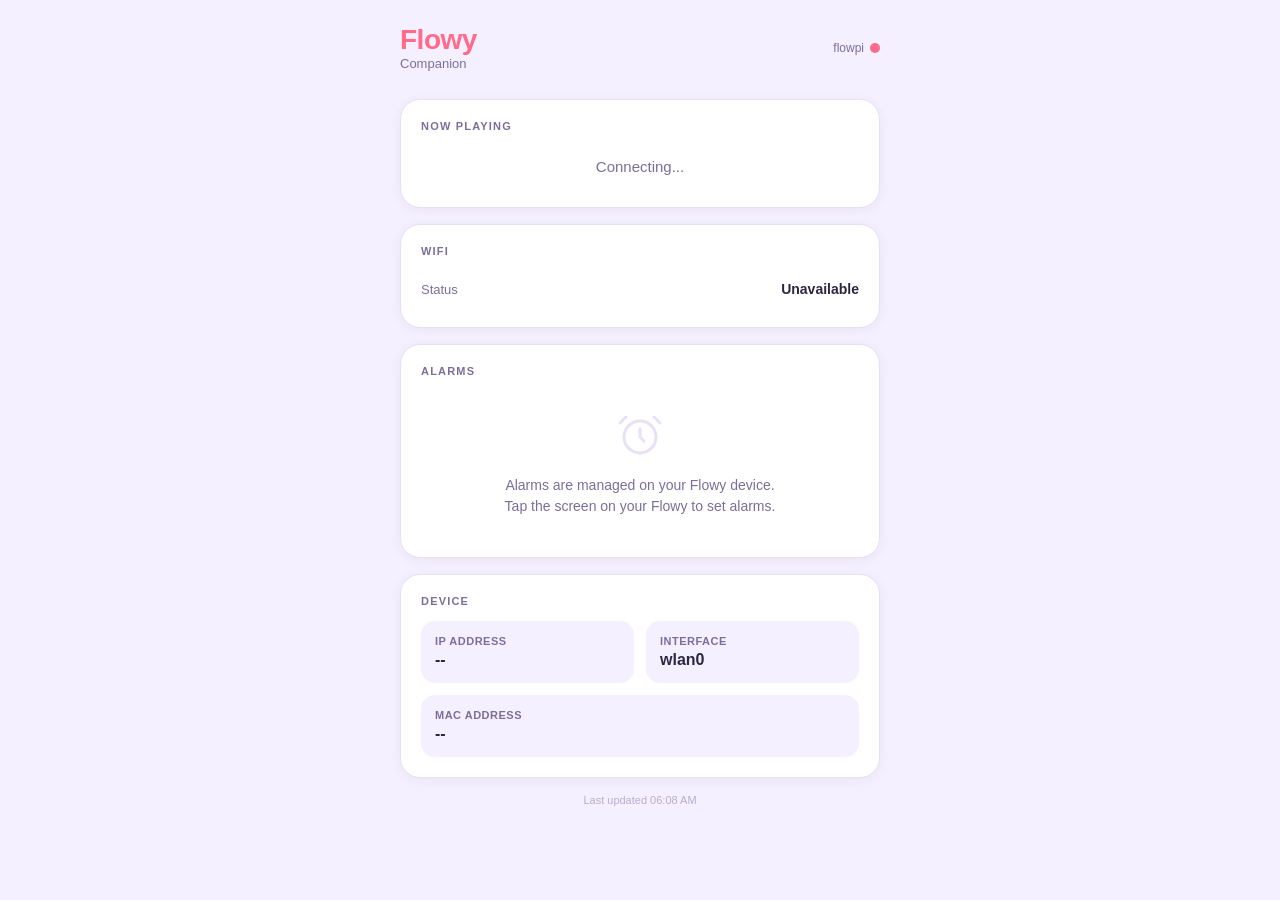
==== rpi-image-gen/webkiosk/flowy-server/api/static/companion/index.html @ ca0b2bbf "Add Companion PWA for remote device control from phone Self-contained mobile web app at /companion/ " ====
<!DOCTYPE html>
<html lang="en">
<head>
  <meta charset="UTF-8">
  <meta name="viewport" content="width=device-width, initial-scale=1.0, user-scalable=no">
  <meta name="apple-mobile-web-app-capable" content="yes">
  <meta name="apple-mobile-web-app-status-bar-style" content="default">
  <meta name="theme-color" content="#F5F0FF">
  <title>Flowy Companion</title>
  <link rel="manifest" href="/companion/manifest.json">
  <style>
    * { margin: 0; padding: 0; box-sizing: border-box; }

    body {
      font-family: -apple-system, BlinkMacSystemFont, 'Segoe UI', Roboto, sans-serif;
      background: #F5F0FF;
      color: #2D2640;
      min-height: 100vh;
      min-height: 100dvh;
      padding: 16px;
      -webkit-tap-highlight-color: transparent;
    }

    .container {
      max-width: 480px;
      margin: 0 auto;
      padding-bottom: 32px;
    }

    /* Header */
    .header {
      display: flex;
      align-items: center;
      justify-content: space-between;
      margin-bottom: 20px;
      padding: 8px 0;
    }

    .header-left {
      display: flex;
      align-items: center;
      gap: 10px;
    }

    .logo {
      font-size: 28px;
      font-weight: 800;
      color: #FF6B8A;
      letter-spacing: -0.5px;
    }

    .logo-sub {
      font-size: 13px;
      font-weight: 500;
      color: #7B6F99;
    }

    .status-dot {
      width: 10px;
      height: 10px;
      border-radius: 50%;
      background: #ccc;
      transition: background 0.3s;
    }

    .status-dot.online { background: #6DD4A8; }
    .status-dot.offline { background: #FF6B8A; }

    .device-status {
      display: flex;
      align-items: center;
      gap: 6px;
      font-size: 12px;
      color: #7B6F99;
      font-weight: 500;
    }

    /* Cards */
    .card {
      background: #FFFFFF;
      border-radius: 20px;
      padding: 20px;
      margin-bottom: 16px;
      box-shadow: 0 2px 12px rgba(45, 38, 64, 0.06);
      border: 1px solid #E8E0F5;
    }

    .card-title {
      font-size: 11px;
      font-weight: 700;
      text-transform: uppercase;
      letter-spacing: 1.2px;
      color: #7B6F99;
      margin-bottom: 14px;
    }

    /* Now Playing */
    .now-playing-content {
      display: flex;
      align-items: center;
      gap: 16px;
    }

    .album-art {
      width: 72px;
      height: 72px;
      border-radius: 14px;
      background: linear-gradient(135deg, #E8E0F5 0%, #F5F0FF 100%);
      display: flex;
      align-items: center;
      justify-content: center;
      flex-shrink: 0;
      overflow: hidden;
    }

    .album-art svg {
      width: 32px;
      height: 32px;
      opacity: 0.4;
    }

    .album-art img {
      width: 100%;
      height: 100%;
      object-fit: cover;
    }

    .track-info {
      flex: 1;
      min-width: 0;
    }

    .track-title {
      font-size: 16px;
      font-weight: 700;
      color: #2D2640;
      white-space: nowrap;
      overflow: hidden;
      text-overflow: ellipsis;
    }

    .track-artist {
      font-size: 13px;
      color: #7B6F99;
      margin-top: 2px;
      white-space: nowrap;
      overflow: hidden;
      text-overflow: ellipsis;
    }

    .track-idle {
      font-size: 15px;
      color: #7B6F99;
      text-align: center;
      padding: 12px 0;
    }

    .music-controls {
      display: flex;
      align-items: center;
      justify-content: center;
      gap: 8px;
      margin-top: 18px;
    }

    .ctrl-btn {
      width: 48px;
      height: 48px;
      border-radius: 50%;
      border: none;
      background: #F5F0FF;
      color: #2D2640;
      display: flex;
      align-items: center;
      justify-content: center;
      cursor: pointer;
      transition: all 0.15s;
      -webkit-tap-highlight-color: transparent;
    }

    .ctrl-btn:active {
      transform: scale(0.92);
      background: #E8E0F5;
    }

    .ctrl-btn svg {
      width: 22px;
      height: 22px;
    }

    .ctrl-btn.play-pause {
      width: 60px;
      height: 60px;
      background: #FF6B8A;
      color: #fff;
      box-shadow: 0 4px 16px rgba(255, 107, 138, 0.35);
    }

    .ctrl-btn.play-pause:active {
      background: #e8567a;
    }

    .ctrl-btn.play-pause svg {
      width: 26px;
      height: 26px;
    }

    .progress-bar {
      margin-top: 16px;
      height: 4px;
      background: #E8E0F5;
      border-radius: 2px;
      overflow: hidden;
    }

    .progress-fill {
      height: 100%;
      background: #FF6B8A;
      border-radius: 2px;
      transition: width 0.5s linear;
      width: 0%;
    }

    .progress-times {
      display: flex;
      justify-content: space-between;
      font-size: 11px;
      color: #7B6F99;
      margin-top: 4px;
    }

    /* WiFi Status */
    .wifi-row {
      display: flex;
      align-items: center;
      justify-content: space-between;
      padding: 10px 0;
    }

    .wifi-row + .wifi-row {
      border-top: 1px solid #F5F0FF;
    }

    .wifi-label {
      font-size: 13px;
      color: #7B6F99;
      font-weight: 500;
    }

    .wifi-value {
      font-size: 14px;
      font-weight: 600;
      color: #2D2640;
      text-align: right;
      max-width: 60%;
      white-space: nowrap;
      overflow: hidden;
      text-overflow: ellipsis;
    }

    .signal-bars {
      display: inline-flex;
      align-items: flex-end;
      gap: 2px;
      height: 16px;
      margin-left: 6px;
      vertical-align: middle;
    }

    .signal-bar {
      width: 4px;
      border-radius: 1px;
      background: #E8E0F5;
      transition: background 0.3s;
    }

    .signal-bar.active { background: #6DD4A8; }

    /* Device Info */
    .info-grid {
      display: grid;
      grid-template-columns: 1fr 1fr;
      gap: 12px;
    }

    .info-item {
      background: #F5F0FF;
      border-radius: 14px;
      padding: 14px;
    }

    .info-item.full-width {
      grid-column: 1 / -1;
    }

    .info-label {
      font-size: 11px;
      font-weight: 600;
      color: #7B6F99;
      text-transform: uppercase;
      letter-spacing: 0.5px;
    }

    .info-value {
      font-size: 16px;
      font-weight: 700;
      color: #2D2640;
      margin-top: 4px;
      word-break: break-all;
    }

    /* Alarms placeholder */
    .alarms-placeholder {
      text-align: center;
      padding: 20px 12px;
    }

    .alarms-placeholder svg {
      width: 48px;
      height: 48px;
      color: #E8E0F5;
      margin-bottom: 12px;
    }

    .alarms-placeholder p {
      font-size: 14px;
      color: #7B6F99;
      line-height: 1.5;
    }

    /* Refresh indicator */
    .refresh-pulse {
      display: inline-block;
      width: 6px;
      height: 6px;
      border-radius: 50%;
      background: #FF6B8A;
      margin-left: 8px;
      opacity: 0;
      transition: opacity 0.2s;
    }

    .refresh-pulse.active {
      opacity: 1;
      animation: pulse 0.6s ease-out;
    }

    @keyframes pulse {
      0% { transform: scale(1); opacity: 1; }
      100% { transform: scale(2); opacity: 0; }
    }

    /* Loading skeleton */
    .skeleton {
      background: linear-gradient(90deg, #E8E0F5 25%, #F5F0FF 50%, #E8E0F5 75%);
      background-size: 200% 100%;
      animation: shimmer 1.5s infinite;
      border-radius: 6px;
      height: 16px;
    }

    @keyframes shimmer {
      0% { background-position: 200% 0; }
      100% { background-position: -200% 0; }
    }

    /* Pull to refresh hint */
    .last-updated {
      text-align: center;
      font-size: 11px;
      color: #B8ADCC;
      margin-top: 8px;
    }
  </style>
</head>
<body>
  <div class="container">

    <!-- Header -->
    <div class="header">
      <div class="header-left">
        <div>
          <div class="logo">Flowy</div>
          <div class="logo-sub">Companion</div>
        </div>
      </div>
      <div class="device-status">
        <span id="device-name">flowpi</span>
        <span class="status-dot" id="status-dot"></span>
      </div>
    </div>

    <!-- Now Playing -->
    <div class="card" id="music-card">
      <div class="card-title">Now Playing <span class="refresh-pulse" id="music-pulse"></span></div>
      <div id="music-content">
        <div class="track-idle">Connecting...</div>
      </div>
    </div>

    <!-- WiFi Status -->
    <div class="card" id="wifi-card">
      <div class="card-title">WiFi <span class="refresh-pulse" id="wifi-pulse"></span></div>
      <div id="wifi-content">
        <div class="wifi-row">
          <span class="wifi-label">Network</span>
          <span class="wifi-value"><div class="skeleton" style="width:100px;display:inline-block"></div></span>
        </div>
      </div>
    </div>

    <!-- Alarms -->
    <div class="card" id="alarms-card">
      <div class="card-title">Alarms</div>
      <div class="alarms-placeholder">
        <svg viewBox="0 0 24 24" fill="none" stroke="currentColor" stroke-width="1.5" stroke-linecap="round" stroke-linejoin="round">
          <circle cx="12" cy="13" r="8"/>
          <path d="M12 9v4l2 2"/>
          <path d="M5 3L2 6"/>
          <path d="M22 6l-3-3"/>
        </svg>
        <p>Alarms are managed on your Flowy device.<br>Tap the screen on your Flowy to set alarms.</p>
      </div>
    </div>

    <!-- Device Info -->
    <div class="card" id="device-card">
      <div class="card-title">Device <span class="refresh-pulse" id="device-pulse"></span></div>
      <div class="info-grid" id="device-content">
        <div class="info-item">
          <div class="info-label">IP Address</div>
          <div class="info-value" id="device-ip">--</div>
        </div>
        <div class="info-item">
          <div class="info-label">Interface</div>
          <div class="info-value" id="device-iface">wlan0</div>
        </div>
        <div class="info-item full-width">
          <div class="info-label">MAC Address</div>
          <div class="info-value" id="device-mac">--</div>
        </div>
      </div>
    </div>

    <div class="last-updated" id="last-updated"></div>

  </div>

  <script>
    // State
    let musicState = { playing: false };
    let deviceOnline = false;

    // Helpers
    function $(id) { return document.getElementById(id); }

    function flashPulse(id) {
      const el = $(id);
      if (!el) return;
      el.classList.add('active');
      setTimeout(() => el.classList.remove('active'), 600);
    }

    function formatMs(ms) {
      if (!ms || ms <= 0) return '0:00';
      const s = Math.floor(ms / 1000);
      const m = Math.floor(s / 60);
      const sec = s % 60;
      return m + ':' + (sec < 10 ? '0' : '') + sec;
    }

    async function api(path) {
      try {
        const res = await fetch(path, { signal: AbortSignal.timeout(5000) });
        if (!res.ok) throw new Error(res.statusText);
        return await res.json();
      } catch (e) {
        return null;
      }
    }

    async function apiPost(path) {
      try {
        const res = await fetch(path, {
          method: 'POST',
          signal: AbortSignal.timeout(5000)
        });
        if (!res.ok) throw new Error(res.statusText);
        return await res.json();
      } catch (e) {
        return null;
      }
    }

    // --- Music ---
    function renderMusic(data) {
      const el = $('music-content');
      if (!data || (!data.playing && !data.track_id)) {
        el.innerHTML = `
          <div class="track-idle">
            <svg viewBox="0 0 24 24" fill="none" stroke="#B8ADCC" stroke-width="1.5" style="width:32px;height:32px;margin-bottom:8px;display:block;margin:0 auto 8px">
              <path d="M9 18V5l12-2v13"/>
              <circle cx="6" cy="18" r="3"/><circle cx="18" cy="16" r="3"/>
            </svg>
            No music playing
          </div>`;
        return;
      }

      const title = data.title || data.track_id || 'Unknown Track';
      const artist = data.artist || 'Spotify Connect';
      const progress = (data.duration_ms > 0) ? Math.min(100, (data.progress_ms / data.duration_ms) * 100) : 0;

      el.innerHTML = `
        <div class="now-playing-content">
          <div class="album-art">
            ${data.art_url
              ? `<img src="${data.art_url}" alt="Album art">`
              : `<svg viewBox="0 0 24 24" fill="none" stroke="#B8ADCC" stroke-width="1.5">
                   <path d="M9 18V5l12-2v13"/><circle cx="6" cy="18" r="3"/><circle cx="18" cy="16" r="3"/>
                 </svg>`
            }
          </div>
          <div class="track-info">
            <div class="track-title">${escHtml(title)}</div>
            <div class="track-artist">${escHtml(artist)}</div>
          </div>
        </div>
        <div class="music-controls">
          <button class="ctrl-btn" onclick="musicPrev()" aria-label="Previous">
            <svg viewBox="0 0 24 24" fill="currentColor"><path d="M6 6h2v12H6zm3.5 6l8.5 6V6z"/></svg>
          </button>
          <button class="ctrl-btn play-pause" onclick="musicToggle()" aria-label="${data.playing ? 'Pause' : 'Play'}">
            ${data.playing
              ? '<svg viewBox="0 0 24 24" fill="currentColor"><path d="M6 19h4V5H6zm8-14v14h4V5z"/></svg>'
              : '<svg viewBox="0 0 24 24" fill="currentColor"><path d="M8 5v14l11-7z"/></svg>'
            }
          </button>
          <button class="ctrl-btn" onclick="musicNext()" aria-label="Next">
            <svg viewBox="0 0 24 24" fill="currentColor"><path d="M6 18l8.5-6L6 6v12zm10-12v12h2V6z"/></svg>
          </button>
        </div>
        <div class="progress-bar"><div class="progress-fill" style="width:${progress}%"></div></div>
        <div class="progress-times">
          <span>${formatMs(data.progress_ms)}</span>
          <span>${formatMs(data.duration_ms)}</span>
        </div>`;
    }

    function escHtml(s) {
      const d = document.createElement('div');
      d.textContent = s;
      return d.innerHTML;
    }

    async function fetchMusic() {
      flashPulse('music-pulse');
      const data = await api('/music/status');
      if (data) {
        musicState = data;
        deviceOnline = true;
        renderMusic(data);
      }
      updateStatusDot();
    }

    async function musicToggle() {
      const endpoint = musicState.playing ? '/music/pause' : '/music/play';
      await apiPost(endpoint);
      // Optimistic update
      musicState.playing = !musicState.playing;
      renderMusic(musicState);
      // Then refresh real state
      setTimeout(fetchMusic, 500);
    }

    async function musicNext() {
      await apiPost('/music/skip');
      setTimeout(fetchMusic, 500);
    }

    async function musicPrev() {
      await apiPost('/music/previous');
      setTimeout(fetchMusic, 500);
    }

    // --- WiFi ---
    function renderWifi(data) {
      const el = $('wifi-content');
      if (!data) {
        el.innerHTML = '<div class="wifi-row"><span class="wifi-label">Status</span><span class="wifi-value">Unavailable</span></div>';
        return;
      }

      const ssid = data.ssid || data.SSID || '--';
      const ip = data.ip_address || data.ip || '--';
      const signal = data.signal_strength || data.signal || data.signal_percent || 0;
      const mac = data.mac_address || data.mac || '--';
      const state = data.state || data.status || '--';

      // Signal bars (4 bars)
      const signalNum = parseInt(signal) || 0;
      let bars = '';
      for (let i = 0; i < 4; i++) {
        const h = 4 + i * 4;
        const active = signalNum > (i * 25) ? 'active' : '';
        bars += `<div class="signal-bar ${active}" style="height:${h}px"></div>`;
      }

      el.innerHTML = `
        <div class="wifi-row">
          <span class="wifi-label">Network</span>
          <span class="wifi-value">${escHtml(ssid)} <span class="signal-bars">${bars}</span></span>
        </div>
        <div class="wifi-row">
          <span class="wifi-label">IP Address</span>
          <span class="wifi-value">${escHtml(ip)}</span>
        </div>
        <div class="wifi-row">
          <span class="wifi-label">Signal</span>
          <span class="wifi-value">${signalNum}%</span>
        </div>
        <div class="wifi-row">
          <span class="wifi-label">Status</span>
          <span class="wifi-value">${escHtml(state)}</span>
        </div>`;

      // Update device info section too
      $('device-ip').textContent = ip;
      $('device-mac').textContent = mac;
    }

    async function fetchWifi() {
      flashPulse('wifi-pulse');
      const data = await api('/wifi/interface?interface_name=wlan0');
      if (data) {
        deviceOnline = true;
        renderWifi(data);
      } else {
        deviceOnline = false;
        renderWifi(null);
      }
      updateStatusDot();
    }

    // --- Device ---
    function updateStatusDot() {
      const dot = $('status-dot');
      dot.className = 'status-dot ' + (deviceOnline ? 'online' : 'offline');
    }

    function updateTimestamp() {
      const now = new Date();
      const t = now.toLocaleTimeString([], { hour: '2-digit', minute: '2-digit' });
      $('last-updated').textContent = 'Last updated ' + t;
    }

    // --- Init ---
    async function refreshAll() {
      await Promise.all([fetchMusic(), fetchWifi()]);
      updateTimestamp();
    }

    // Initial load
    refreshAll();

    // Auto-refresh: music every 3s, wifi every 10s
    setInterval(fetchMusic, 3000);
    setInterval(fetchWifi, 10000);
    setInterval(updateTimestamp, 60000);

    // Register service worker for PWA (if manifest is present)
    if ('serviceWorker' in navigator) {
      // No service worker file needed for basic PWA — manifest alone enables Add to Home Screen
    }
  </script>
</body>
</html>
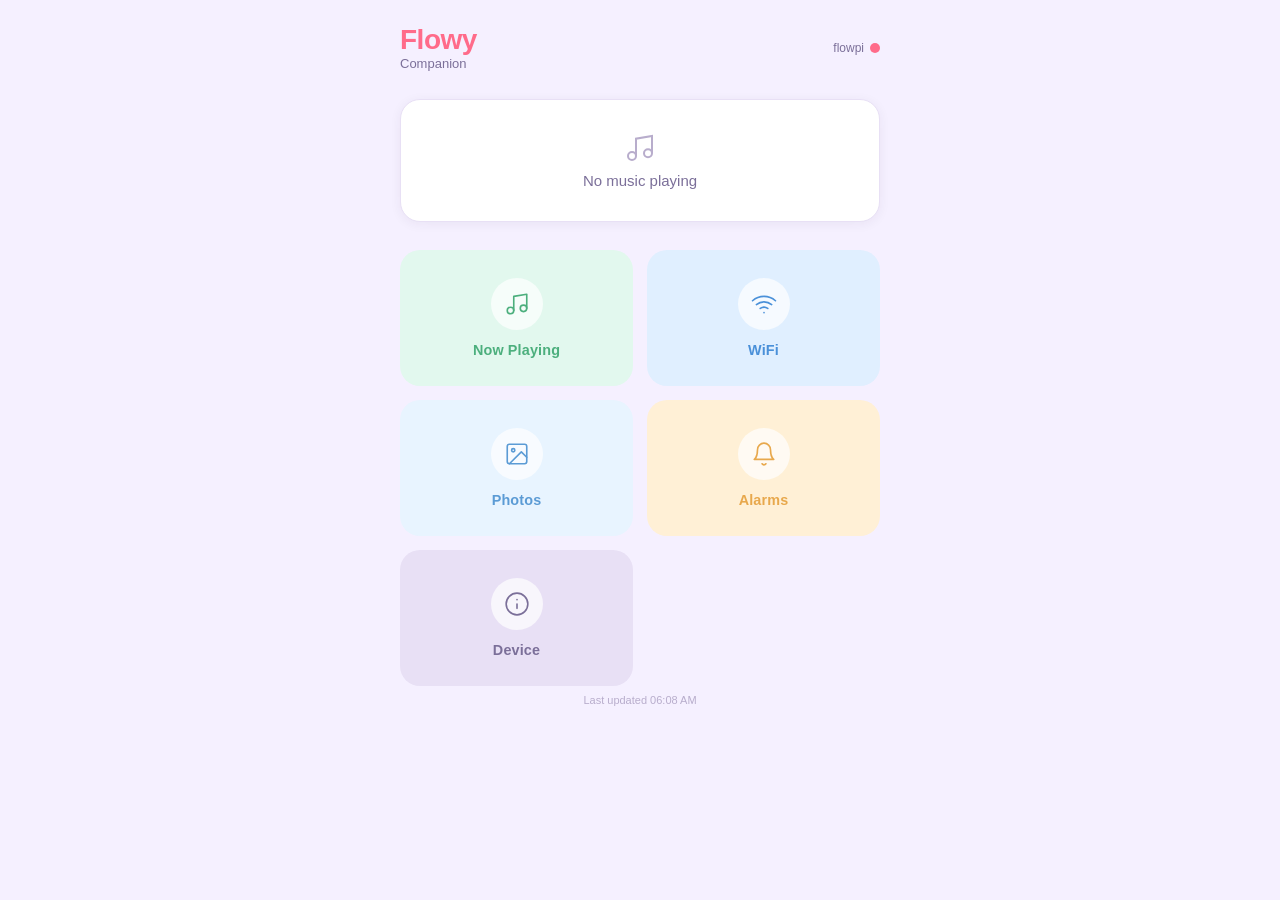
==== commit 738bc134: "Add Photo Themes: backend photos_cog + companion PWA menu redesign - New photos_cog.py: album CRUD, " ====
--- a/rpi-image-gen/webkiosk/flowy-server/api/static/companion/index.html
+++ b/rpi-image-gen/webkiosk/flowy-server/api/static/companion/index.html
@@ -27,7 +27,7 @@
       padding-bottom: 32px;
     }
 
-    /* Header */
+    /* ── Header ── */
     .header {
       display: flex;
       align-items: center;
@@ -36,341 +36,221 @@
       padding: 8px 0;
     }
 
-    .header-left {
-      display: flex;
-      align-items: center;
-      gap: 10px;
-    }
-
-    .logo {
-      font-size: 28px;
-      font-weight: 800;
-      color: #FF6B8A;
-      letter-spacing: -0.5px;
-    }
-
-    .logo-sub {
-      font-size: 13px;
-      font-weight: 500;
-      color: #7B6F99;
-    }
+    .logo { font-size: 28px; font-weight: 800; color: #FF6B8A; letter-spacing: -0.5px; }
+    .logo-sub { font-size: 13px; font-weight: 500; color: #7B6F99; }
 
     .status-dot {
-      width: 10px;
-      height: 10px;
-      border-radius: 50%;
-      background: #ccc;
-      transition: background 0.3s;
-    }
-
+      width: 10px; height: 10px; border-radius: 50%;
+      background: #ccc; transition: background 0.3s;
+    }
     .status-dot.online { background: #6DD4A8; }
     .status-dot.offline { background: #FF6B8A; }
 
     .device-status {
+      display: flex; align-items: center; gap: 6px;
+      font-size: 12px; color: #7B6F99; font-weight: 500;
+    }
+
+    /* ── Menu Grid ── */
+    .menu-grid {
+      display: grid;
+      grid-template-columns: repeat(2, 1fr);
+      gap: 14px;
+      padding-top: 8px;
+    }
+
+    .menu-card {
       display: flex;
+      flex-direction: column;
       align-items: center;
-      gap: 6px;
-      font-size: 12px;
-      color: #7B6F99;
-      font-weight: 500;
-    }
-
-    /* Cards */
+      gap: 12px;
+      padding: 28px 16px;
+      border-radius: 20px;
+      border: none;
+      cursor: pointer;
+      -webkit-tap-highlight-color: transparent;
+      transition: transform 0.15s;
+    }
+
+    .menu-card:active { transform: scale(0.95); }
+
+    .menu-card .icon-circle {
+      width: 52px; height: 52px; border-radius: 50%;
+      background: rgba(255,255,255,0.7);
+      display: flex; align-items: center; justify-content: center;
+    }
+
+    .menu-card .icon-circle svg { width: 26px; height: 26px; }
+
+    .menu-card .label {
+      font-size: 0.9rem; font-weight: 700; letter-spacing: 0.01em;
+    }
+
+    /* ── Section Views ── */
+    .section-view { display: none; }
+    .section-view.active { display: block; animation: fadeUp 0.25s ease-out; }
+
+    .section-header {
+      display: flex; align-items: center; gap: 14px;
+      margin-bottom: 20px;
+    }
+
+    .back-btn {
+      width: 40px; height: 40px; border-radius: 50%;
+      border: none; background: #FFFFFF;
+      box-shadow: 0 2px 8px rgba(45, 38, 64, 0.08);
+      display: flex; align-items: center; justify-content: center;
+      cursor: pointer; color: #2D2640; flex-shrink: 0;
+    }
+
+    .back-btn:active { background: #F5F0FF; transform: scale(0.92); }
+    .back-btn svg { width: 20px; height: 20px; }
+
+    .section-title {
+      font-size: 1.3rem; font-weight: 700; color: #2D2640;
+    }
+
+    @keyframes fadeUp {
+      from { opacity: 0; transform: translateY(8px); }
+      to { opacity: 1; transform: translateY(0); }
+    }
+
+    /* ── Cards ── */
     .card {
-      background: #FFFFFF;
-      border-radius: 20px;
-      padding: 20px;
+      background: #FFFFFF; border-radius: 20px; padding: 20px;
       margin-bottom: 16px;
       box-shadow: 0 2px 12px rgba(45, 38, 64, 0.06);
       border: 1px solid #E8E0F5;
     }
 
     .card-title {
-      font-size: 11px;
-      font-weight: 700;
-      text-transform: uppercase;
-      letter-spacing: 1.2px;
-      color: #7B6F99;
-      margin-bottom: 14px;
-    }
-
-    /* Now Playing */
-    .now-playing-content {
-      display: flex;
-      align-items: center;
-      gap: 16px;
-    }
+      font-size: 11px; font-weight: 700; text-transform: uppercase;
+      letter-spacing: 1.2px; color: #7B6F99; margin-bottom: 14px;
+    }
+
+    /* ── Now Playing ── */
+    .now-playing-content { display: flex; align-items: center; gap: 16px; }
 
     .album-art {
-      width: 72px;
-      height: 72px;
-      border-radius: 14px;
+      width: 72px; height: 72px; border-radius: 14px;
       background: linear-gradient(135deg, #E8E0F5 0%, #F5F0FF 100%);
-      display: flex;
-      align-items: center;
-      justify-content: center;
-      flex-shrink: 0;
-      overflow: hidden;
-    }
-
-    .album-art svg {
-      width: 32px;
-      height: 32px;
-      opacity: 0.4;
-    }
-
-    .album-art img {
-      width: 100%;
-      height: 100%;
-      object-fit: cover;
-    }
-
-    .track-info {
-      flex: 1;
-      min-width: 0;
-    }
-
-    .track-title {
-      font-size: 16px;
-      font-weight: 700;
-      color: #2D2640;
-      white-space: nowrap;
-      overflow: hidden;
-      text-overflow: ellipsis;
-    }
-
-    .track-artist {
-      font-size: 13px;
-      color: #7B6F99;
-      margin-top: 2px;
-      white-space: nowrap;
-      overflow: hidden;
-      text-overflow: ellipsis;
-    }
-
-    .track-idle {
-      font-size: 15px;
-      color: #7B6F99;
-      text-align: center;
-      padding: 12px 0;
-    }
-
-    .music-controls {
-      display: flex;
-      align-items: center;
-      justify-content: center;
-      gap: 8px;
-      margin-top: 18px;
-    }
+      display: flex; align-items: center; justify-content: center;
+      flex-shrink: 0; overflow: hidden;
+    }
+    .album-art svg { width: 32px; height: 32px; opacity: 0.4; }
+    .album-art img { width: 100%; height: 100%; object-fit: cover; }
+
+    .track-info { flex: 1; min-width: 0; }
+    .track-title { font-size: 16px; font-weight: 700; color: #2D2640; white-space: nowrap; overflow: hidden; text-overflow: ellipsis; }
+    .track-artist { font-size: 13px; color: #7B6F99; margin-top: 2px; white-space: nowrap; overflow: hidden; text-overflow: ellipsis; }
+    .track-idle { font-size: 15px; color: #7B6F99; text-align: center; padding: 12px 0; }
+
+    .music-controls { display: flex; align-items: center; justify-content: center; gap: 8px; margin-top: 18px; }
 
     .ctrl-btn {
-      width: 48px;
-      height: 48px;
-      border-radius: 50%;
-      border: none;
-      background: #F5F0FF;
-      color: #2D2640;
-      display: flex;
-      align-items: center;
-      justify-content: center;
-      cursor: pointer;
-      transition: all 0.15s;
-      -webkit-tap-highlight-color: transparent;
-    }
-
-    .ctrl-btn:active {
-      transform: scale(0.92);
-      background: #E8E0F5;
-    }
-
-    .ctrl-btn svg {
-      width: 22px;
-      height: 22px;
-    }
+      width: 48px; height: 48px; border-radius: 50%; border: none;
+      background: #F5F0FF; color: #2D2640;
+      display: flex; align-items: center; justify-content: center;
+      cursor: pointer; transition: all 0.15s;
+    }
+    .ctrl-btn:active { transform: scale(0.92); background: #E8E0F5; }
+    .ctrl-btn svg { width: 22px; height: 22px; }
 
     .ctrl-btn.play-pause {
-      width: 60px;
-      height: 60px;
-      background: #FF6B8A;
-      color: #fff;
+      width: 60px; height: 60px; background: #FF6B8A; color: #fff;
       box-shadow: 0 4px 16px rgba(255, 107, 138, 0.35);
     }
-
-    .ctrl-btn.play-pause:active {
-      background: #e8567a;
-    }
-
-    .ctrl-btn.play-pause svg {
-      width: 26px;
-      height: 26px;
-    }
-
-    .progress-bar {
-      margin-top: 16px;
-      height: 4px;
-      background: #E8E0F5;
-      border-radius: 2px;
-      overflow: hidden;
-    }
-
-    .progress-fill {
-      height: 100%;
-      background: #FF6B8A;
-      border-radius: 2px;
-      transition: width 0.5s linear;
-      width: 0%;
-    }
-
-    .progress-times {
-      display: flex;
-      justify-content: space-between;
-      font-size: 11px;
-      color: #7B6F99;
-      margin-top: 4px;
-    }
-
-    /* WiFi Status */
-    .wifi-row {
-      display: flex;
-      align-items: center;
-      justify-content: space-between;
-      padding: 10px 0;
-    }
-
-    .wifi-row + .wifi-row {
-      border-top: 1px solid #F5F0FF;
-    }
-
-    .wifi-label {
-      font-size: 13px;
-      color: #7B6F99;
-      font-weight: 500;
-    }
-
-    .wifi-value {
-      font-size: 14px;
-      font-weight: 600;
-      color: #2D2640;
-      text-align: right;
-      max-width: 60%;
-      white-space: nowrap;
-      overflow: hidden;
-      text-overflow: ellipsis;
-    }
-
-    .signal-bars {
-      display: inline-flex;
-      align-items: flex-end;
-      gap: 2px;
-      height: 16px;
-      margin-left: 6px;
-      vertical-align: middle;
-    }
-
-    .signal-bar {
-      width: 4px;
-      border-radius: 1px;
-      background: #E8E0F5;
-      transition: background 0.3s;
-    }
-
+    .ctrl-btn.play-pause:active { background: #e8567a; }
+    .ctrl-btn.play-pause svg { width: 26px; height: 26px; }
+
+    .progress-bar { margin-top: 16px; height: 4px; background: #E8E0F5; border-radius: 2px; overflow: hidden; }
+    .progress-fill { height: 100%; background: #FF6B8A; border-radius: 2px; transition: width 0.5s linear; width: 0%; }
+    .progress-times { display: flex; justify-content: space-between; font-size: 11px; color: #7B6F99; margin-top: 4px; }
+
+    /* ── WiFi ── */
+    .wifi-row { display: flex; align-items: center; justify-content: space-between; padding: 10px 0; }
+    .wifi-row + .wifi-row { border-top: 1px solid #F5F0FF; }
+    .wifi-label { font-size: 13px; color: #7B6F99; font-weight: 500; }
+    .wifi-value { font-size: 14px; font-weight: 600; color: #2D2640; text-align: right; max-width: 60%; white-space: nowrap; overflow: hidden; text-overflow: ellipsis; }
+
+    .signal-bars { display: inline-flex; align-items: flex-end; gap: 2px; height: 16px; margin-left: 6px; vertical-align: middle; }
+    .signal-bar { width: 4px; border-radius: 1px; background: #E8E0F5; transition: background 0.3s; }
     .signal-bar.active { background: #6DD4A8; }
 
-    /* Device Info */
-    .info-grid {
-      display: grid;
-      grid-template-columns: 1fr 1fr;
-      gap: 12px;
-    }
-
-    .info-item {
-      background: #F5F0FF;
-      border-radius: 14px;
-      padding: 14px;
-    }
-
-    .info-item.full-width {
-      grid-column: 1 / -1;
-    }
-
-    .info-label {
-      font-size: 11px;
-      font-weight: 600;
-      color: #7B6F99;
-      text-transform: uppercase;
-      letter-spacing: 0.5px;
-    }
-
-    .info-value {
-      font-size: 16px;
-      font-weight: 700;
-      color: #2D2640;
-      margin-top: 4px;
-      word-break: break-all;
-    }
-
-    /* Alarms placeholder */
-    .alarms-placeholder {
-      text-align: center;
-      padding: 20px 12px;
-    }
-
-    .alarms-placeholder svg {
-      width: 48px;
-      height: 48px;
-      color: #E8E0F5;
-      margin-bottom: 12px;
-    }
-
-    .alarms-placeholder p {
-      font-size: 14px;
-      color: #7B6F99;
-      line-height: 1.5;
-    }
-
-    /* Refresh indicator */
+    /* ── Device Info ── */
+    .info-grid { display: grid; grid-template-columns: 1fr 1fr; gap: 12px; }
+    .info-item { background: #F5F0FF; border-radius: 14px; padding: 14px; }
+    .info-item.full-width { grid-column: 1 / -1; }
+    .info-label { font-size: 11px; font-weight: 600; color: #7B6F99; text-transform: uppercase; letter-spacing: 0.5px; }
+    .info-value { font-size: 16px; font-weight: 700; color: #2D2640; margin-top: 4px; word-break: break-all; }
+
+    /* ── Photos ── */
+    .photos-toolbar { display: flex; gap: 8px; margin-bottom: 14px; align-items: center; }
+
+    .photos-toolbar select {
+      flex: 1; padding: 10px 12px; border-radius: 12px;
+      border: 1px solid #E8E0F5; background: #F5F0FF;
+      font-size: 14px; font-weight: 600; color: #2D2640; appearance: none;
+      background-image: url("data:image/svg+xml,%3Csvg xmlns='http://www.w3.org/2000/svg' width='12' height='12' viewBox='0 0 24 24' fill='none' stroke='%237B6F99' stroke-width='2'%3E%3Cpath d='M6 9l6 6 6-6'/%3E%3C/svg%3E");
+      background-repeat: no-repeat; background-position: right 12px center;
+    }
+
+    .photos-btn {
+      padding: 10px 16px; border-radius: 12px; border: none;
+      background: #FF6B8A; color: #fff; font-size: 13px; font-weight: 600;
+      cursor: pointer; white-space: nowrap; transition: background 0.15s;
+    }
+    .photos-btn:active { background: #e8567a; }
+    .photos-btn.outline { background: transparent; border: 1px solid #E8E0F5; color: #2D2640; }
+    .photos-btn.outline:active { background: #F5F0FF; }
+
+    .photos-grid { display: grid; grid-template-columns: repeat(3, 1fr); gap: 8px; margin-top: 12px; }
+
+    .photo-thumb { aspect-ratio: 1; border-radius: 10px; overflow: hidden; position: relative; background: #E8E0F5; }
+    .photo-thumb img { width: 100%; height: 100%; object-fit: cover; }
+    .photo-thumb .delete-btn {
+      position: absolute; top: 4px; right: 4px; width: 24px; height: 24px;
+      border-radius: 50%; background: rgba(0,0,0,0.6); color: white;
+      border: none; font-size: 14px; display: none; align-items: center;
+      justify-content: center; cursor: pointer;
+    }
+    .photo-thumb:hover .delete-btn, .photo-thumb:active .delete-btn { display: flex; }
+
+    .upload-area {
+      border: 2px dashed #E8E0F5; border-radius: 14px; padding: 20px;
+      text-align: center; margin-top: 12px; cursor: pointer; transition: border-color 0.2s;
+    }
+    .upload-area:active { border-color: #FF6B8A; }
+    .upload-area p { font-size: 13px; color: #7B6F99; }
+
+    .upload-progress { margin-top: 8px; height: 4px; background: #E8E0F5; border-radius: 2px; overflow: hidden; display: none; }
+    .upload-progress .fill { height: 100%; background: #FF6B8A; border-radius: 2px; width: 0%; transition: width 0.3s; }
+
+    .new-album-form { display: none; gap: 8px; margin-bottom: 10px; }
+    .new-album-form.active { display: flex; }
+    .new-album-form input { flex: 1; padding: 8px 12px; border-radius: 10px; border: 1px solid #E8E0F5; font-size: 14px; color: #2D2640; }
+
+    /* ── Alarms ── */
+    .alarms-placeholder { text-align: center; padding: 20px 12px; }
+    .alarms-placeholder svg { width: 48px; height: 48px; color: #E8E0F5; margin-bottom: 12px; }
+    .alarms-placeholder p { font-size: 14px; color: #7B6F99; line-height: 1.5; }
+
+    /* ── Misc ── */
     .refresh-pulse {
-      display: inline-block;
-      width: 6px;
-      height: 6px;
-      border-radius: 50%;
-      background: #FF6B8A;
-      margin-left: 8px;
-      opacity: 0;
-      transition: opacity 0.2s;
-    }
-
-    .refresh-pulse.active {
-      opacity: 1;
-      animation: pulse 0.6s ease-out;
-    }
-
-    @keyframes pulse {
-      0% { transform: scale(1); opacity: 1; }
-      100% { transform: scale(2); opacity: 0; }
-    }
-
-    /* Loading skeleton */
+      display: inline-block; width: 6px; height: 6px; border-radius: 50%;
+      background: #FF6B8A; margin-left: 8px; opacity: 0; transition: opacity 0.2s;
+    }
+    .refresh-pulse.active { opacity: 1; animation: pulse 0.6s ease-out; }
+
+    @keyframes pulse { 0% { transform: scale(1); opacity: 1; } 100% { transform: scale(2); opacity: 0; } }
+
     .skeleton {
       background: linear-gradient(90deg, #E8E0F5 25%, #F5F0FF 50%, #E8E0F5 75%);
-      background-size: 200% 100%;
-      animation: shimmer 1.5s infinite;
-      border-radius: 6px;
-      height: 16px;
-    }
-
-    @keyframes shimmer {
-      0% { background-position: 200% 0; }
-      100% { background-position: -200% 0; }
-    }
-
-    /* Pull to refresh hint */
-    .last-updated {
-      text-align: center;
-      font-size: 11px;
-      color: #B8ADCC;
-      margin-top: 8px;
-    }
+      background-size: 200% 100%; animation: shimmer 1.5s infinite; border-radius: 6px; height: 16px;
+    }
+    @keyframes shimmer { 0% { background-position: 200% 0; } 100% { background-position: -200% 0; } }
+
+    .last-updated { text-align: center; font-size: 11px; color: #B8ADCC; margin-top: 8px; }
   </style>
 </head>
 <body>
@@ -378,11 +258,9 @@
 
     <!-- Header -->
     <div class="header">
-      <div class="header-left">
-        <div>
-          <div class="logo">Flowy</div>
-          <div class="logo-sub">Companion</div>
-        </div>
+      <div>
+        <div class="logo">Flowy</div>
+        <div class="logo-sub">Companion</div>
       </div>
       <div class="device-status">
         <span id="device-name">flowpi</span>
@@ -390,68 +268,194 @@
       </div>
     </div>
 
-    <!-- Now Playing -->
-    <div class="card" id="music-card">
-      <div class="card-title">Now Playing <span class="refresh-pulse" id="music-pulse"></span></div>
-      <div id="music-content">
-        <div class="track-idle">Connecting...</div>
-      </div>
+    <!-- ═══════ MENU VIEW ═══════ -->
+    <div id="menu-view">
+      <!-- Mini player on home screen -->
+      <div class="card" id="mini-player" style="margin-bottom:20px">
+        <div id="mini-player-content">
+          <div class="track-idle">
+            <svg viewBox="0 0 24 24" fill="none" stroke="#B8ADCC" stroke-width="1.5" style="width:32px;height:32px;margin:0 auto 8px;display:block">
+              <path d="M9 18V5l12-2v13"/><circle cx="6" cy="18" r="3"/><circle cx="18" cy="16" r="3"/>
+            </svg>
+            No music playing
+          </div>
+        </div>
+      </div>
+
+      <div class="menu-grid">
+        <button class="menu-card" onclick="showSection('section-music')" style="background:#E2F8EE">
+          <div class="icon-circle">
+            <svg viewBox="0 0 24 24" fill="none" stroke="#4CAF7D" stroke-width="1.5" stroke-linecap="round" stroke-linejoin="round">
+              <path d="M9 18V5l12-2v13"/><circle cx="6" cy="18" r="3"/><circle cx="18" cy="16" r="3"/>
+            </svg>
+          </div>
+          <span class="label" style="color:#4CAF7D">Now Playing</span>
+        </button>
+
+        <button class="menu-card" onclick="showSection('section-wifi')" style="background:#E0EFFF">
+          <div class="icon-circle">
+            <svg viewBox="0 0 24 24" fill="none" stroke="#4A90D9" stroke-width="1.5" stroke-linecap="round" stroke-linejoin="round">
+              <path d="M5 12.55a11 11 0 0 1 14.08 0"/><path d="M1.42 9a16 16 0 0 1 21.16 0"/><path d="M8.53 16.11a6 6 0 0 1 6.95 0"/><line x1="12" y1="20" x2="12.01" y2="20"/>
+            </svg>
+          </div>
+          <span class="label" style="color:#4A90D9">WiFi</span>
+        </button>
+
+        <button class="menu-card" onclick="showSection('section-photos')" style="background:#E8F4FF">
+          <div class="icon-circle">
+            <svg viewBox="0 0 24 24" fill="none" stroke="#5B9BD5" stroke-width="1.5" stroke-linecap="round" stroke-linejoin="round">
+              <rect x="3" y="3" width="18" height="18" rx="2" ry="2"/><circle cx="8.5" cy="8.5" r="1.5"/><polyline points="21 15 16 10 5 21"/>
+            </svg>
+          </div>
+          <span class="label" style="color:#5B9BD5">Photos</span>
+        </button>
+
+        <button class="menu-card" onclick="showSection('section-alarms')" style="background:#FFF0D6">
+          <div class="icon-circle">
+            <svg viewBox="0 0 24 24" fill="none" stroke="#E8A84C" stroke-width="1.5" stroke-linecap="round" stroke-linejoin="round">
+              <path d="M18 8A6 6 0 0 0 6 8c0 7-3 9-3 9h18s-3-2-3-9"/><path d="M13.73 21a2 2 0 0 1-3.46 0"/>
+            </svg>
+          </div>
+          <span class="label" style="color:#E8A84C">Alarms</span>
+        </button>
+
+        <button class="menu-card" onclick="showSection('section-device')" style="background:#E8E0F5">
+          <div class="icon-circle">
+            <svg viewBox="0 0 24 24" fill="none" stroke="#7B6F99" stroke-width="1.5" stroke-linecap="round" stroke-linejoin="round">
+              <circle cx="12" cy="12" r="10"/><line x1="12" y1="16" x2="12" y2="12"/><line x1="12" y1="8" x2="12.01" y2="8"/>
+            </svg>
+          </div>
+          <span class="label" style="color:#7B6F99">Device</span>
+        </button>
+      </div>
+      <div class="last-updated" id="last-updated"></div>
     </div>
 
-    <!-- WiFi Status -->
-    <div class="card" id="wifi-card">
-      <div class="card-title">WiFi <span class="refresh-pulse" id="wifi-pulse"></span></div>
-      <div id="wifi-content">
-        <div class="wifi-row">
-          <span class="wifi-label">Network</span>
-          <span class="wifi-value"><div class="skeleton" style="width:100px;display:inline-block"></div></span>
+    <!-- ═══════ SECTION: Now Playing ═══════ -->
+    <div id="section-music" class="section-view">
+      <div class="section-header">
+        <button class="back-btn" onclick="showMenu()">
+          <svg viewBox="0 0 24 24" fill="none" stroke="currentColor" stroke-width="2" stroke-linecap="round" stroke-linejoin="round"><polyline points="15 18 9 12 15 6"/></svg>
+        </button>
+        <span class="section-title">Now Playing</span>
+        <span class="refresh-pulse" id="music-pulse"></span>
+      </div>
+      <div class="card" id="music-card">
+        <div id="music-content">
+          <div class="track-idle">Connecting...</div>
         </div>
       </div>
     </div>
 
-    <!-- Alarms -->
-    <div class="card" id="alarms-card">
-      <div class="card-title">Alarms</div>
-      <div class="alarms-placeholder">
-        <svg viewBox="0 0 24 24" fill="none" stroke="currentColor" stroke-width="1.5" stroke-linecap="round" stroke-linejoin="round">
-          <circle cx="12" cy="13" r="8"/>
-          <path d="M12 9v4l2 2"/>
-          <path d="M5 3L2 6"/>
-          <path d="M22 6l-3-3"/>
-        </svg>
-        <p>Alarms are managed on your Flowy device.<br>Tap the screen on your Flowy to set alarms.</p>
+    <!-- ═══════ SECTION: WiFi ═══════ -->
+    <div id="section-wifi" class="section-view">
+      <div class="section-header">
+        <button class="back-btn" onclick="showMenu()">
+          <svg viewBox="0 0 24 24" fill="none" stroke="currentColor" stroke-width="2" stroke-linecap="round" stroke-linejoin="round"><polyline points="15 18 9 12 15 6"/></svg>
+        </button>
+        <span class="section-title">WiFi</span>
+        <span class="refresh-pulse" id="wifi-pulse"></span>
+      </div>
+      <div class="card" id="wifi-card">
+        <div id="wifi-content">
+          <div class="wifi-row">
+            <span class="wifi-label">Network</span>
+            <span class="wifi-value"><div class="skeleton" style="width:100px;display:inline-block"></div></span>
+          </div>
+        </div>
       </div>
     </div>
 
-    <!-- Device Info -->
-    <div class="card" id="device-card">
-      <div class="card-title">Device <span class="refresh-pulse" id="device-pulse"></span></div>
-      <div class="info-grid" id="device-content">
-        <div class="info-item">
-          <div class="info-label">IP Address</div>
-          <div class="info-value" id="device-ip">--</div>
-        </div>
-        <div class="info-item">
-          <div class="info-label">Interface</div>
-          <div class="info-value" id="device-iface">wlan0</div>
-        </div>
-        <div class="info-item full-width">
-          <div class="info-label">MAC Address</div>
-          <div class="info-value" id="device-mac">--</div>
-        </div>
+    <!-- ═══════ SECTION: Photos ═══════ -->
+    <div id="section-photos" class="section-view">
+      <div class="section-header">
+        <button class="back-btn" onclick="showMenu()">
+          <svg viewBox="0 0 24 24" fill="none" stroke="currentColor" stroke-width="2" stroke-linecap="round" stroke-linejoin="round"><polyline points="15 18 9 12 15 6"/></svg>
+        </button>
+        <span class="section-title">Photos</span>
+        <span class="refresh-pulse" id="photos-pulse"></span>
+      </div>
+      <div class="card">
+        <div class="photos-toolbar">
+          <select id="album-select" onchange="onAlbumChange()">
+            <option value="">Select album...</option>
+          </select>
+          <button class="photos-btn outline" onclick="showNewAlbumForm()">+ Album</button>
+          <button class="photos-btn outline" id="delete-album-btn" onclick="deleteCurrentAlbum()" style="display:none;color:#DC3545;border-color:#DC3545">
+            <svg viewBox="0 0 24 24" fill="none" stroke="currentColor" stroke-width="2" style="width:14px;height:14px;vertical-align:middle"><polyline points="3 6 5 6 21 6"/><path d="M19 6v14a2 2 0 0 1-2 2H7a2 2 0 0 1-2-2V6m3 0V4a2 2 0 0 1 2-2h4a2 2 0 0 1 2 2v2"/></svg>
+          </button>
+        </div>
+        <div class="new-album-form" id="new-album-form">
+          <input type="text" id="new-album-name" placeholder="Album name">
+          <button class="photos-btn" onclick="createNewAlbum()">Create</button>
+          <button class="photos-btn outline" onclick="hideNewAlbumForm()">Cancel</button>
+        </div>
+        <div id="upload-area" class="upload-area" onclick="document.getElementById('photo-input').click()">
+          <svg viewBox="0 0 24 24" fill="none" stroke="#B8ADCC" stroke-width="1.5" style="width:32px;height:32px;margin:0 auto 8px;display:block">
+            <path d="M21 15v4a2 2 0 0 1-2 2H5a2 2 0 0 1-2-2v-4"/>
+            <polyline points="17 8 12 3 7 8"/><line x1="12" y1="3" x2="12" y2="15"/>
+          </svg>
+          <p>Tap to upload photos</p>
+          <input type="file" id="photo-input" accept="image/*" multiple hidden onchange="handlePhotoUpload(event)">
+        </div>
+        <div class="upload-progress" id="upload-progress"><div class="fill" id="upload-fill"></div></div>
+        <div class="photos-grid" id="photos-grid"></div>
       </div>
     </div>
 
-    <div class="last-updated" id="last-updated"></div>
+    <!-- ═══════ SECTION: Alarms ═══════ -->
+    <div id="section-alarms" class="section-view">
+      <div class="section-header">
+        <button class="back-btn" onclick="showMenu()">
+          <svg viewBox="0 0 24 24" fill="none" stroke="currentColor" stroke-width="2" stroke-linecap="round" stroke-linejoin="round"><polyline points="15 18 9 12 15 6"/></svg>
+        </button>
+        <span class="section-title">Alarms</span>
+      </div>
+      <div class="card">
+        <div class="alarms-placeholder">
+          <svg viewBox="0 0 24 24" fill="none" stroke="currentColor" stroke-width="1.5" stroke-linecap="round" stroke-linejoin="round">
+            <circle cx="12" cy="13" r="8"/><path d="M12 9v4l2 2"/><path d="M5 3L2 6"/><path d="M22 6l-3-3"/>
+          </svg>
+          <p>Alarms are managed on your Flowy device.<br>Tap the screen on your Flowy to set alarms.</p>
+        </div>
+      </div>
+    </div>
+
+    <!-- ═══════ SECTION: Device ═══════ -->
+    <div id="section-device" class="section-view">
+      <div class="section-header">
+        <button class="back-btn" onclick="showMenu()">
+          <svg viewBox="0 0 24 24" fill="none" stroke="currentColor" stroke-width="2" stroke-linecap="round" stroke-linejoin="round"><polyline points="15 18 9 12 15 6"/></svg>
+        </button>
+        <span class="section-title">Device</span>
+        <span class="refresh-pulse" id="device-pulse"></span>
+      </div>
+      <div class="card">
+        <div class="info-grid" id="device-content">
+          <div class="info-item">
+            <div class="info-label">IP Address</div>
+            <div class="info-value" id="device-ip">--</div>
+          </div>
+          <div class="info-item">
+            <div class="info-label">Interface</div>
+            <div class="info-value" id="device-iface">wlan0</div>
+          </div>
+          <div class="info-item full-width">
+            <div class="info-label">MAC Address</div>
+            <div class="info-value" id="device-mac">--</div>
+          </div>
+        </div>
+      </div>
+    </div>
 
   </div>
 
   <script>
-    // State
+    // ── State ──
     let musicState = { playing: false };
     let deviceOnline = false;
 
-    // Helpers
+    // ── Helpers ──
     function $(id) { return document.getElementById(id); }
 
     function flashPulse(id) {
@@ -474,33 +478,83 @@
         const res = await fetch(path, { signal: AbortSignal.timeout(5000) });
         if (!res.ok) throw new Error(res.statusText);
         return await res.json();
-      } catch (e) {
-        return null;
-      }
+      } catch (e) { return null; }
     }
 
     async function apiPost(path) {
       try {
-        const res = await fetch(path, {
-          method: 'POST',
-          signal: AbortSignal.timeout(5000)
-        });
+        const res = await fetch(path, { method: 'POST', signal: AbortSignal.timeout(5000) });
         if (!res.ok) throw new Error(res.statusText);
         return await res.json();
-      } catch (e) {
-        return null;
+      } catch (e) { return null; }
+    }
+
+    function escHtml(s) {
+      const d = document.createElement('div');
+      d.textContent = s;
+      return d.innerHTML;
+    }
+
+    // ── Navigation ──
+    function showSection(sectionId) {
+      $('menu-view').style.display = 'none';
+      document.querySelectorAll('.section-view').forEach(s => s.classList.remove('active'));
+      $(sectionId).classList.add('active');
+    }
+
+    function showMenu() {
+      document.querySelectorAll('.section-view').forEach(s => s.classList.remove('active'));
+      $('menu-view').style.display = '';
+    }
+
+    // ── Music ──
+    function renderMiniPlayer(data) {
+      const el = $('mini-player-content');
+      if (!data || (!data.playing && !data.track_id)) {
+        el.innerHTML = `<div class="track-idle" style="padding:4px 0">
+            <svg viewBox="0 0 24 24" fill="none" stroke="#B8ADCC" stroke-width="1.5" style="width:24px;height:24px;margin:0 auto 6px;display:block">
+              <path d="M9 18V5l12-2v13"/><circle cx="6" cy="18" r="3"/><circle cx="18" cy="16" r="3"/>
+            </svg>No music playing</div>`;
+        return;
       }
-    }
-
-    // --- Music ---
+      const title = data.title || data.track_id || 'Unknown';
+      const artist = data.artist || 'Spotify Connect';
+      const progress = (data.duration_ms > 0) ? Math.min(100, (data.progress_ms / data.duration_ms) * 100) : 0;
+      el.innerHTML = `
+        <div style="display:flex;align-items:center;gap:12px">
+          <div class="album-art" style="width:48px;height:48px;border-radius:10px">
+            ${data.art_url
+              ? `<img src="${data.art_url}" alt="">`
+              : `<svg viewBox="0 0 24 24" fill="none" stroke="#B8ADCC" stroke-width="1.5"><path d="M9 18V5l12-2v13"/><circle cx="6" cy="18" r="3"/><circle cx="18" cy="16" r="3"/></svg>`}
+          </div>
+          <div style="flex:1;min-width:0">
+            <div class="track-title" style="font-size:14px">${escHtml(title)}</div>
+            <div class="track-artist" style="font-size:12px">${escHtml(artist)}</div>
+          </div>
+          <div style="display:flex;gap:4px">
+            <button class="ctrl-btn" onclick="musicPrev()" style="width:36px;height:36px">
+              <svg viewBox="0 0 24 24" fill="currentColor" style="width:16px;height:16px"><path d="M6 6h2v12H6zm3.5 6l8.5 6V6z"/></svg>
+            </button>
+            <button class="ctrl-btn play-pause" onclick="musicToggle()" style="width:42px;height:42px">
+              ${data.playing
+                ? '<svg viewBox="0 0 24 24" fill="currentColor" style="width:20px;height:20px"><path d="M6 19h4V5H6zm8-14v14h4V5z"/></svg>'
+                : '<svg viewBox="0 0 24 24" fill="currentColor" style="width:20px;height:20px"><path d="M8 5v14l11-7z"/></svg>'}
+            </button>
+            <button class="ctrl-btn" onclick="musicNext()" style="width:36px;height:36px">
+              <svg viewBox="0 0 24 24" fill="currentColor" style="width:16px;height:16px"><path d="M6 18l8.5-6L6 6v12zm10-12v12h2V6z"/></svg>
+            </button>
+          </div>
+        </div>
+        <div class="progress-bar" style="margin-top:10px"><div class="progress-fill" style="width:${progress}%"></div></div>`;
+    }
+
     function renderMusic(data) {
       const el = $('music-content');
       if (!data || (!data.playing && !data.track_id)) {
         el.innerHTML = `
           <div class="track-idle">
-            <svg viewBox="0 0 24 24" fill="none" stroke="#B8ADCC" stroke-width="1.5" style="width:32px;height:32px;margin-bottom:8px;display:block;margin:0 auto 8px">
-              <path d="M9 18V5l12-2v13"/>
-              <circle cx="6" cy="18" r="3"/><circle cx="18" cy="16" r="3"/>
+            <svg viewBox="0 0 24 24" fill="none" stroke="#B8ADCC" stroke-width="1.5" style="width:32px;height:32px;margin:0 auto 8px;display:block">
+              <path d="M9 18V5l12-2v13"/><circle cx="6" cy="18" r="3"/><circle cx="18" cy="16" r="3"/>
             </svg>
             No music playing
           </div>`;
@@ -547,44 +601,25 @@
         </div>`;
     }
 
-    function escHtml(s) {
-      const d = document.createElement('div');
-      d.textContent = s;
-      return d.innerHTML;
-    }
-
     async function fetchMusic() {
       flashPulse('music-pulse');
       const data = await api('/music/status');
-      if (data) {
-        musicState = data;
-        deviceOnline = true;
-        renderMusic(data);
-      }
+      if (data) { musicState = data; deviceOnline = true; renderMusic(data); renderMiniPlayer(data); }
       updateStatusDot();
     }
 
     async function musicToggle() {
       const endpoint = musicState.playing ? '/music/pause' : '/music/play';
       await apiPost(endpoint);
-      // Optimistic update
       musicState.playing = !musicState.playing;
       renderMusic(musicState);
-      // Then refresh real state
       setTimeout(fetchMusic, 500);
     }
 
-    async function musicNext() {
-      await apiPost('/music/skip');
-      setTimeout(fetchMusic, 500);
-    }
-
-    async function musicPrev() {
-      await apiPost('/music/previous');
-      setTimeout(fetchMusic, 500);
-    }
-
-    // --- WiFi ---
+    async function musicNext() { await apiPost('/music/skip'); setTimeout(fetchMusic, 500); }
+    async function musicPrev() { await apiPost('/music/previous'); setTimeout(fetchMusic, 500); }
+
+    // ── WiFi ──
     function renderWifi(data) {
       const el = $('wifi-content');
       if (!data) {
@@ -597,8 +632,6 @@
       const signal = data.signal_strength || data.signal || data.signal_percent || 0;
       const mac = data.mac_address || data.mac || '--';
       const state = data.state || data.status || '--';
-
-      // Signal bars (4 bars)
       const signalNum = parseInt(signal) || 0;
       let bars = '';
       for (let i = 0; i < 4; i++) {
@@ -608,24 +641,11 @@
       }
 
       el.innerHTML = `
-        <div class="wifi-row">
-          <span class="wifi-label">Network</span>
-          <span class="wifi-value">${escHtml(ssid)} <span class="signal-bars">${bars}</span></span>
-        </div>
-        <div class="wifi-row">
-          <span class="wifi-label">IP Address</span>
-          <span class="wifi-value">${escHtml(ip)}</span>
-        </div>
-        <div class="wifi-row">
-          <span class="wifi-label">Signal</span>
-          <span class="wifi-value">${signalNum}%</span>
-        </div>
-        <div class="wifi-row">
-          <span class="wifi-label">Status</span>
-          <span class="wifi-value">${escHtml(state)}</span>
-        </div>`;
-
-      // Update device info section too
+        <div class="wifi-row"><span class="wifi-label">Network</span><span class="wifi-value">${escHtml(ssid)} <span class="signal-bars">${bars}</span></span></div>
+        <div class="wifi-row"><span class="wifi-label">IP Address</span><span class="wifi-value">${escHtml(ip)}</span></div>
+        <div class="wifi-row"><span class="wifi-label">Signal</span><span class="wifi-value">${signalNum}%</span></div>
+        <div class="wifi-row"><span class="wifi-label">Status</span><span class="wifi-value">${escHtml(state)}</span></div>`;
+
       $('device-ip').textContent = ip;
       $('device-mac').textContent = mac;
     }
@@ -633,45 +653,137 @@
     async function fetchWifi() {
       flashPulse('wifi-pulse');
       const data = await api('/wifi/interface?interface_name=wlan0');
-      if (data) {
-        deviceOnline = true;
-        renderWifi(data);
-      } else {
-        deviceOnline = false;
-        renderWifi(null);
+      if (data) { deviceOnline = true; renderWifi(data); }
+      else { deviceOnline = false; renderWifi(null); }
+      updateStatusDot();
+    }
+
+    // ── Device ──
+    function updateStatusDot() {
+      $('status-dot').className = 'status-dot ' + (deviceOnline ? 'online' : 'offline');
+    }
+
+    function updateTimestamp() {
+      const t = new Date().toLocaleTimeString([], { hour: '2-digit', minute: '2-digit' });
+      $('last-updated').textContent = 'Last updated ' + t;
+    }
+
+    // ── Photos ──
+    let currentAlbumId = null;
+    let albums = [];
+
+    async function fetchAlbums() {
+      flashPulse('photos-pulse');
+      const data = await api('/photos/albums');
+      if (!data) return;
+      albums = data;
+      const sel = $('album-select');
+      const prev = sel.value;
+      sel.innerHTML = '<option value="">Select album...</option>';
+      albums.forEach(a => {
+        const opt = document.createElement('option');
+        opt.value = a.id;
+        opt.textContent = a.name + ' (' + (a.photoCount || 0) + ')';
+        sel.appendChild(opt);
+      });
+      if (prev) sel.value = prev;
+    }
+
+    function onAlbumChange() {
+      const sel = $('album-select');
+      currentAlbumId = sel.value || null;
+      $('delete-album-btn').style.display = currentAlbumId ? '' : 'none';
+      if (currentAlbumId) fetchAlbumPhotos(currentAlbumId);
+      else $('photos-grid').innerHTML = '';
+    }
+
+    async function fetchAlbumPhotos(albumId) {
+      const data = await api('/photos/albums/' + albumId);
+      if (!data || !data.photos) { $('photos-grid').innerHTML = ''; return; }
+      const grid = $('photos-grid');
+      grid.innerHTML = '';
+      data.photos.forEach(photo => {
+        const div = document.createElement('div');
+        div.className = 'photo-thumb';
+        // Use picsum as placeholder; real device uses /photos-static/
+        const thumbSrc = photo.thumbnailFilename.startsWith('http')
+          ? photo.thumbnailFilename
+          : 'https://picsum.photos/seed/' + photo.id + '/200/200';
+        div.innerHTML = '<img src="' + thumbSrc + '" alt="" onerror="this.src=\'https://picsum.photos/seed/' + photo.id + '/200/200\'">'
+          + '<button class="delete-btn" onclick="deletePhoto(\'' + photo.id + '\')">&times;</button>';
+        grid.appendChild(div);
+      });
+    }
+
+    async function deletePhoto(photoId) {
+      await fetch('/photos/' + photoId, { method: 'DELETE', signal: AbortSignal.timeout(5000) });
+      if (currentAlbumId) fetchAlbumPhotos(currentAlbumId);
+      fetchAlbums();
+    }
+
+    async function deleteCurrentAlbum() {
+      if (!currentAlbumId) return;
+      const album = albums.find(a => a.id === currentAlbumId);
+      const name = album ? album.name : currentAlbumId;
+      if (!confirm('Delete album "' + name + '" and all its photos?')) return;
+      await fetch('/photos/albums/' + currentAlbumId, { method: 'DELETE', signal: AbortSignal.timeout(5000) });
+      currentAlbumId = null;
+      $('photos-grid').innerHTML = '';
+      $('delete-album-btn').style.display = 'none';
+      await fetchAlbums();
+      $('album-select').value = '';
+    }
+
+    function showNewAlbumForm() { $('new-album-form').classList.add('active'); $('new-album-name').focus(); }
+    function hideNewAlbumForm() { $('new-album-form').classList.remove('active'); $('new-album-name').value = ''; }
+
+    async function createNewAlbum() {
+      const name = $('new-album-name').value.trim();
+      if (!name) return;
+      await fetch('/photos/albums', {
+        method: 'POST', headers: { 'Content-Type': 'application/json' },
+        body: JSON.stringify({ name }), signal: AbortSignal.timeout(5000)
+      });
+      hideNewAlbumForm();
+      await fetchAlbums();
+      const sel = $('album-select');
+      if (albums.length) { sel.value = albums[albums.length - 1].id; onAlbumChange(); }
+    }
+
+    async function handlePhotoUpload(event) {
+      const files = event.target.files;
+      if (!files || !files.length) return;
+      if (!currentAlbumId) { alert('Please select or create an album first'); event.target.value = ''; return; }
+      const progress = $('upload-progress');
+      const fill = $('upload-fill');
+      progress.style.display = 'block';
+      for (let i = 0; i < files.length; i++) {
+        fill.style.width = Math.round(((i + 1) / files.length) * 100) + '%';
+        const fd = new FormData();
+        fd.append('file', files[i]);
+        try { await fetch('/photos/albums/' + currentAlbumId + '/upload', { method: 'POST', body: fd, signal: AbortSignal.timeout(30000) }); }
+        catch (e) { /* continue */ }
       }
-      updateStatusDot();
-    }
-
-    // --- Device ---
-    function updateStatusDot() {
-      const dot = $('status-dot');
-      dot.className = 'status-dot ' + (deviceOnline ? 'online' : 'offline');
-    }
-
-    function updateTimestamp() {
-      const now = new Date();
-      const t = now.toLocaleTimeString([], { hour: '2-digit', minute: '2-digit' });
-      $('last-updated').textContent = 'Last updated ' + t;
-    }
-
-    // --- Init ---
+      progress.style.display = 'none';
+      fill.style.width = '0%';
+      event.target.value = '';
+      fetchAlbumPhotos(currentAlbumId);
+      fetchAlbums();
+    }
+
+    // ── Init ──
     async function refreshAll() {
-      await Promise.all([fetchMusic(), fetchWifi()]);
+      await Promise.all([fetchMusic(), fetchWifi(), fetchAlbums()]);
       updateTimestamp();
     }
 
-    // Initial load
     refreshAll();
-
-    // Auto-refresh: music every 3s, wifi every 10s
     setInterval(fetchMusic, 3000);
     setInterval(fetchWifi, 10000);
     setInterval(updateTimestamp, 60000);
 
-    // Register service worker for PWA (if manifest is present)
     if ('serviceWorker' in navigator) {
-      // No service worker file needed for basic PWA — manifest alone enables Add to Home Screen
+      // manifest alone enables Add to Home Screen
     }
   </script>
 </body>
